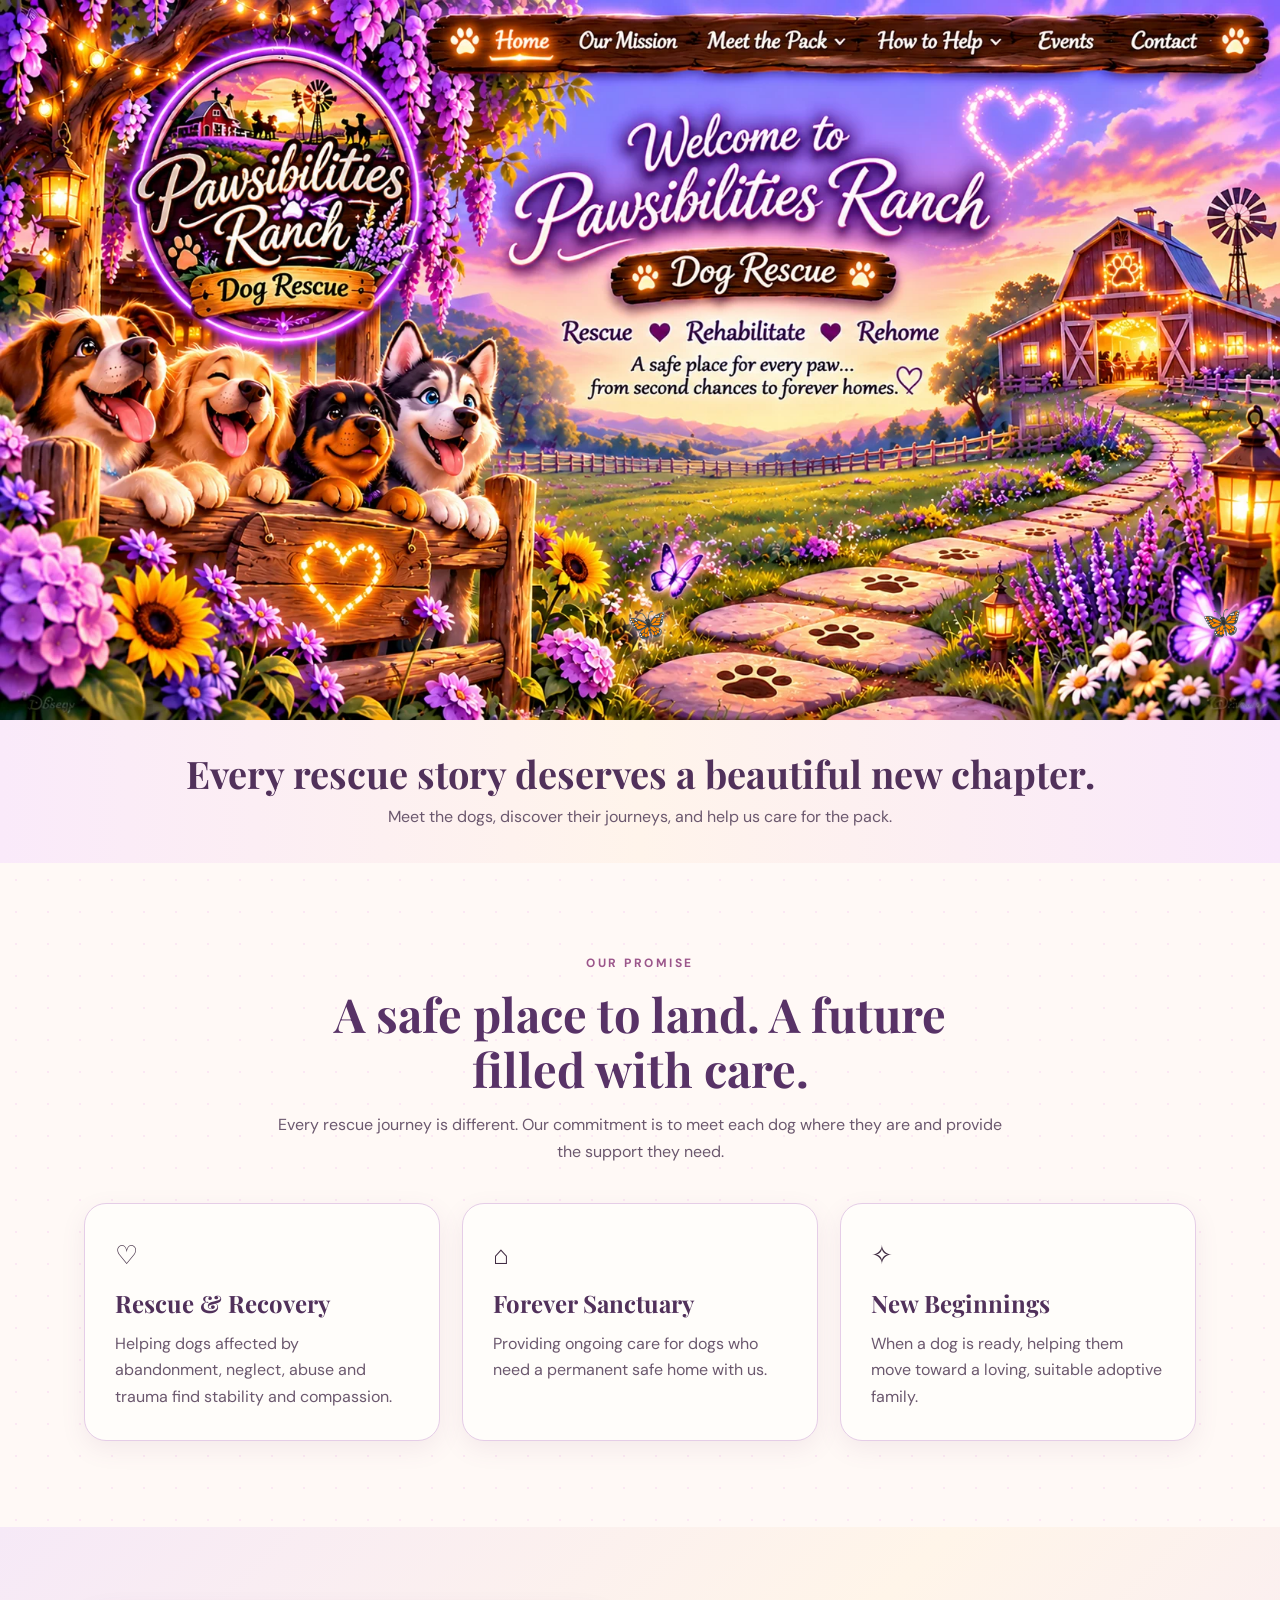
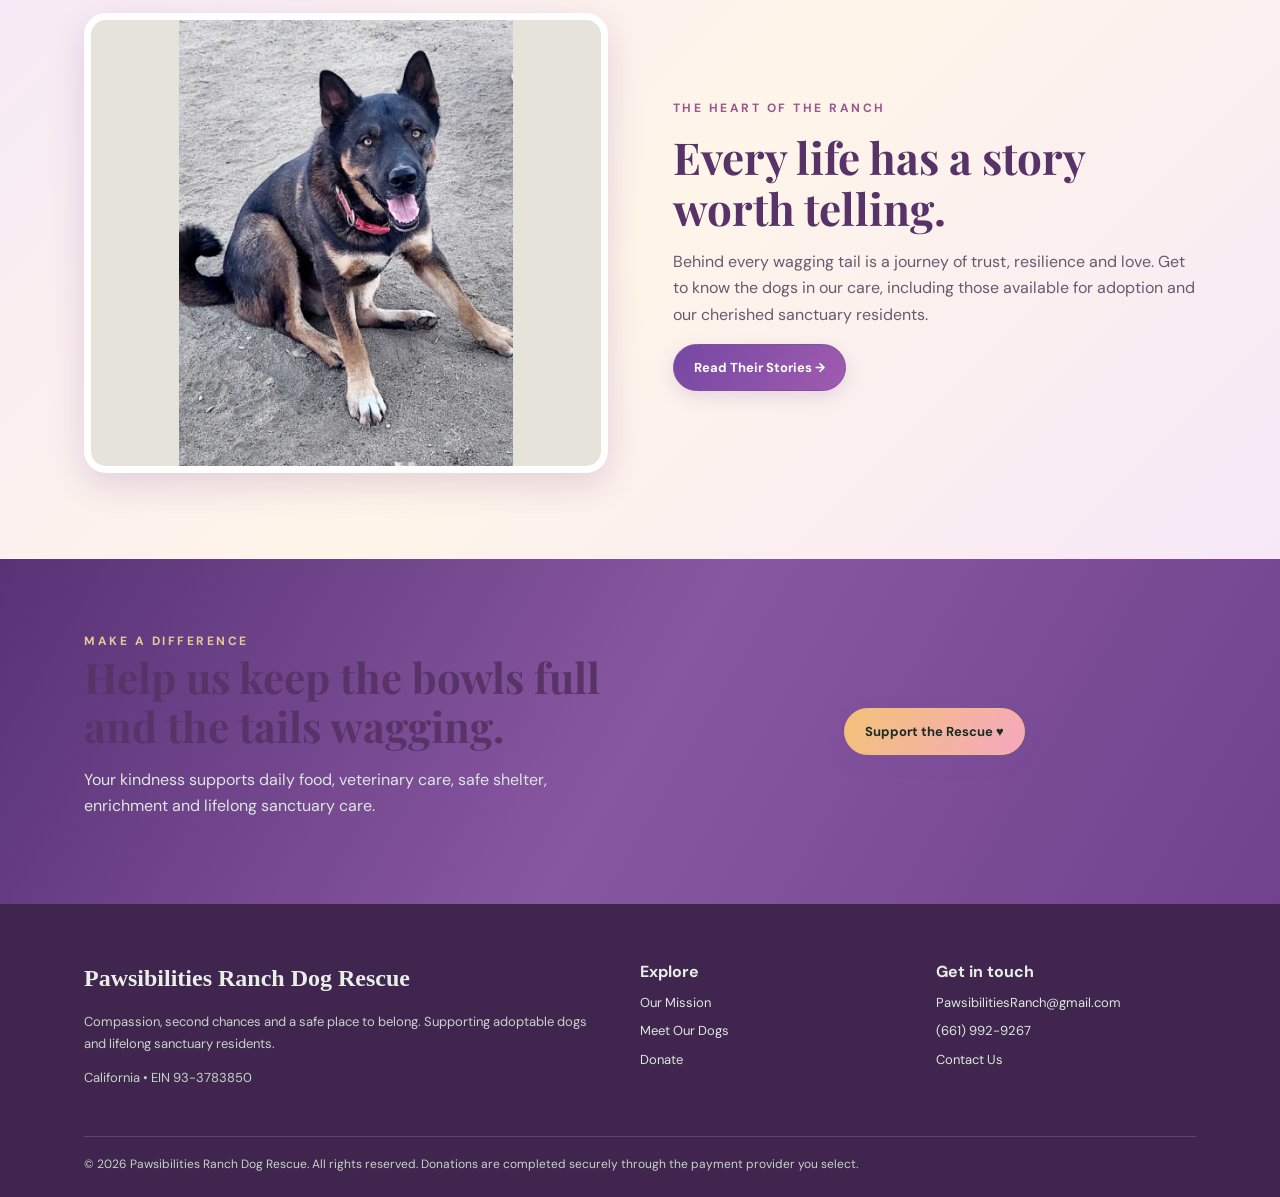
==== index.html @ be0eb977 "Add files via upload" ====
<!doctype html><html lang="en"><head><meta charset="utf-8"><meta name="viewport" content="width=device-width, initial-scale=1"><meta name="description" content="Pawsibilities Ranch Dog Rescue — compassionate care, adoption and lifelong sanctuary for dogs in need."><title>Home | Pawsibilities Ranch Dog Rescue</title><link rel="icon" href="enchanted-ranch-logo.png"><link rel="stylesheet" href="styles.css"><script defer src="script.js"></script></head><body class="home-page">
<div class="topline">501(c)(3) Nonprofit • EIN 93-3783850 • California</div><header class="nav"><div class="container nav-inner"><a href="index.html" class="brand"><img src="enchanted-ranch-logo.png" alt=""><span>Pawsibilities Ranch<small>DOG RESCUE</small></span></a><button class="mobile-toggle" id="menu" aria-label="Toggle navigation" aria-expanded="false">☰ Menu</button><nav class="links" id="links"><a href="index.html">Home</a><a href="about.html">Our Mission</a><a href="dogs.html">Meet Our Dogs</a><a href="contact.html">Contact</a><a class="button" href="donate.html">Make a Donation ♥</a></nav></div></header><main><div class="home-mobile-nav"><a href="index.html">Home</a><a href="about.html">Our Mission</a><a href="dogs.html">Meet the Pack</a><a href="donate.html">How to Help</a><a href="contact.html">Contact</a></div>
<section class="hero-scene" aria-label="Welcome to Pawsibilities Ranch Dog Rescue"><img class="hero-scene-img" src="enchanted-ranch-hero.webp" alt="Enchanted sunset ranch with happy dogs, a glowing barn, lavender flowers and a winding paw-print path">
<a class="scene-link home" href="index.html" aria-label="Home"></a><a class="scene-link mission" href="about.html" aria-label="Our Mission"></a><a class="scene-link pack" href="dogs.html" aria-label="Meet the Pack"></a><a class="scene-link help" href="donate.html" aria-label="How to Help"></a><a class="scene-link events" href="contact.html" aria-label="Ask about events"></a><a class="scene-link contact" href="contact.html" aria-label="Contact"></a>
<div class="paw-trail" aria-hidden="true"><span class="trail-paw" style="--i:0;left:61%;top:94%">🐾</span><span class="trail-paw" style="--i:1;left:67%;top:89%">🐾</span><span class="trail-paw" style="--i:2;left:73%;top:84%">🐾</span><span class="trail-paw" style="--i:3;left:78%;top:78%">🐾</span><span class="trail-paw" style="--i:4;left:83%;top:73%">🐾</span><span class="trail-paw" style="--i:5;left:87%;top:67%">🐾</span><span class="trail-paw" style="--i:6;left:90%;top:62%">🐾</span><span class="trail-paw" style="--i:7;left:91%;top:56%">🐾</span><span class="trail-paw" style="--i:8;left:91%;top:50%">🐾</span></div><span class="barn-shimmer" aria-hidden="true">✦</span><span class="scene-butterfly one" aria-hidden="true">🦋</span><span class="scene-butterfly two" aria-hidden="true">🦋</span></section>
<div class="welcome-under"><div class="container"><h2>Every rescue story deserves a beautiful new chapter.</h2><p>Meet the dogs, discover their journeys, and help us care for the pack.</p></div></div>
<section class="section"><div class="container"><div class="section-head"><span class="eyebrow">Our promise</span><h2>A safe place to land. A future filled with care.</h2><p>Every rescue journey is different. Our commitment is to meet each dog where they are and provide the support they need.</p></div><div class="cards3"><article class="value-card"><div class="symbol">♡</div><h3>Rescue & Recovery</h3><p>Helping dogs affected by abandonment, neglect, abuse and trauma find stability and compassion.</p></article><article class="value-card"><div class="symbol">⌂</div><h3>Forever Sanctuary</h3><p>Providing ongoing care for dogs who need a permanent safe home with us.</p></article><article class="value-card"><div class="symbol">✧</div><h3>New Beginnings</h3><p>When a dog is ready, helping them move toward a loving, suitable adoptive family.</p></article></div></div></section>
<section class="section tint"><div class="container split"><img class="photo-feature" src="bjorn.webp" alt="One of the dogs cared for at the ranch"><div><span class="eyebrow">The heart of the ranch</span><h2>Every life has a story worth telling.</h2><p>Behind every wagging tail is a journey of trust, resilience and love. Get to know the dogs in our care, including those available for adoption and our cherished sanctuary residents.</p><a class="button" href="dogs.html">Read Their Stories →</a></div></div></section>
<section class="banner"><div class="container split"><div><span class="eyebrow" style="color:#e8c995">Make a difference</span><h2>Help us keep the bowls full and the tails wagging.</h2><p>Your kindness supports daily food, veterinary care, safe shelter, enrichment and lifelong sanctuary care.</p></div><div style="text-align:center"><a class="button gold" href="donate.html">Support the Rescue ♥</a></div></div></section></main>
<footer class="footer"><div class="container"><div class="footer-grid"><div><strong style="font-family:Georgia,serif;font-size:24px">Pawsibilities Ranch Dog Rescue</strong><p>Compassion, second chances and a safe place to belong. Supporting adoptable dogs and lifelong sanctuary residents.</p><p>California • EIN 93-3783850</p></div><div><strong>Explore</strong><a href="about.html">Our Mission</a><a href="dogs.html">Meet Our Dogs</a><a href="donate.html">Donate</a></div><div><strong>Get in touch</strong><a href="mailto:PawsibilitiesRanch@gmail.com">PawsibilitiesRanch@gmail.com</a><a href="tel:+16619929267">(661) 992-9267</a><a href="contact.html">Contact Us</a></div></div><div class="footer-bottom">© 2026 Pawsibilities Ranch Dog Rescue. All rights reserved. Donations are completed securely through the payment provider you select.</div></div></footer></body></html>
---- styles.css ----
@import url('https://fonts.googleapis.com/css2?family=DM+Sans:wght@400;500;600;700&family=Playfair+Display:wght@500;600;700&display=swap');
:root{--ink:#20362f;--green:#315b4d;--leaf:#668776;--cream:#fbf9f4;--sand:#f1ede4;--gold:#c9a16c;--line:#dedfd6;--muted:#66746d}
*{box-sizing:border-box}html{scroll-behavior:smooth}body{margin:0;background:var(--cream);color:var(--ink);font-family:'DM Sans',Arial,sans-serif;line-height:1.65}a{color:inherit}img{max-width:100%}.container{max-width:1160px;margin:auto;padding:0 24px}.topline{background:var(--green);color:white;text-align:center;padding:7px 15px;font-size:12px;letter-spacing:.12em;text-transform:uppercase}.nav{background:#fffefb;border-bottom:1px solid var(--line);position:sticky;top:0;z-index:10}.nav-inner{display:flex;align-items:center;justify-content:space-between;gap:20px;min-height:84px}.brand{display:flex;align-items:center;gap:12px;text-decoration:none;font-family:'Playfair Display',Georgia,serif;font-size:23px;font-weight:700;line-height:1.15}.brand img{height:52px;width:52px;object-fit:contain}.brand small{display:block;font-family:'DM Sans',sans-serif;font-size:10px;letter-spacing:.19em;color:var(--muted);font-weight:700;margin-top:5px}.links{display:flex;align-items:center;gap:23px}.links a{text-decoration:none;font-size:13px;font-weight:700}.links a:hover{color:#b08247}.button{display:inline-flex;align-items:center;justify-content:center;gap:8px;background:var(--green);color:#fff!important;border:1px solid var(--green);padding:12px 20px;border-radius:5px;text-decoration:none;font-size:13px;font-weight:700;transition:.2s;cursor:pointer}.button:hover{background:#244438;transform:translateY(-2px)}.button.alt{background:transparent;color:var(--green)!important}.button.gold{background:var(--gold);border-color:var(--gold);color:#192c26!important}.mobile-toggle{display:none}.hero{padding:88px 0 92px;background:linear-gradient(110deg,#f3efe5 0%,#f9f7f0 55%,#e9eee6 100%)}.hero-grid{display:grid;grid-template-columns:1.05fr .95fr;align-items:center;gap:55px}.eyebrow{text-transform:uppercase;letter-spacing:.21em;font-weight:700;font-size:12px;color:#94734a}.hero h1,h1,h2,h3{font-family:'Playfair Display',Georgia,serif;line-height:1.16}.hero h1{font-size:clamp(44px,5.1vw,72px);margin:18px 0 23px;letter-spacing:-.025em}.hero p{font-size:17px;color:#59665f;max-width:580px}.hero-actions{display:flex;gap:12px;flex-wrap:wrap;margin-top:28px}.hero-photos{display:grid;grid-template-columns:1fr 1fr;gap:12px;position:relative}.hero-photos img{width:100%;height:350px;object-fit:contain;background:#e9e6dd;border-radius:110px 110px 10px 10px;box-shadow:0 15px 35px #20362f18}.hero-photos img:nth-child(2){margin-top:46px}.hero-photos:after{content:'LOVE • CARE • SECOND CHANCES';position:absolute;bottom:15px;left:50%;transform:translateX(-50%);background:white;padding:12px 16px;white-space:nowrap;font-size:10px;letter-spacing:.12em;font-weight:700;box-shadow:0 8px 25px #0002}.section{padding:86px 0}.section.tint{background:var(--sand)}.section-head{max-width:730px;margin:0 auto 38px;text-align:center}.section-head h2{font-size:clamp(34px,4vw,47px);margin:12px 0}.section-head p{color:var(--muted)}.cards3{display:grid;grid-template-columns:repeat(3,1fr);gap:22px}.value-card{padding:30px;border:1px solid var(--line);background:#fffdfa;border-radius:8px}.value-card .symbol{font-size:26px}.value-card h3{font-size:24px;margin:13px 0}.value-card p{color:var(--muted);margin:0}.split{display:grid;grid-template-columns:1fr 1fr;gap:65px;align-items:center}.split h2{font-size:44px;margin:10px 0}.split p{color:var(--muted)}.photo-feature{width:100%;max-height:460px;object-fit:contain;background:#e6e3da;border-radius:8px}.dog-grid{display:grid;grid-template-columns:repeat(3,minmax(0,1fr));gap:24px}.dog-card{border:1px solid var(--line);background:#fff;overflow:hidden;border-radius:9px;box-shadow:0 6px 22px #253c3210;transition:transform .2s,box-shadow .2s}.dog-card:hover{transform:translateY(-4px);box-shadow:0 13px 32px #253c3224}.dog-photo{height:255px;background:#e9e6df;display:flex;align-items:center;justify-content:center}.dog-photo img{width:100%;height:100%;object-fit:contain;object-position:center}.dog-body{padding:23px}.dog-body h3{font-size:27px;margin:0 0 10px}.pill{display:inline-block;font-size:11px;text-transform:uppercase;letter-spacing:.08em;font-weight:700;color:var(--green);background:#e9f0e9;padding:6px 10px;border-radius:30px}.pill.sanctuary{background:#f4e9dc;color:#8b633c}.dog-body p{color:var(--muted);font-size:14px}.story-button{background:none;border:0;color:var(--green);font-weight:800;padding:0;cursor:pointer;font-size:14px;text-decoration:underline;text-underline-offset:4px}.filterbar{display:flex;gap:14px;align-items:center;flex-wrap:wrap;margin:0 0 32px}.filterbar select,.filterbar input{border:1px solid #cbd2c9;border-radius:5px;padding:13px;background:#fff;font:inherit;min-width:200px}.filterbar input{flex:1}.banner{background:var(--green);color:white;padding:68px 0}.banner h2{font-size:42px;margin:0 0 14px}.banner p{color:#dce7df}.donate-grid{display:grid;grid-template-columns:repeat(3,1fr);gap:18px}.donate-card{background:#fff;border:1px solid var(--line);border-radius:8px;padding:28px}.donate-card h3{font-size:25px}.donate-card p{color:var(--muted)}.info-box{background:#f2f0e9;padding:24px;border-left:3px solid var(--gold);border-radius:4px}.page-hero{background:#f0efe8;padding:72px 0}.page-hero h1{font-size:clamp(38px,5vw,60px);margin:14px 0}.page-hero p{max-width:730px;color:var(--muted)}.contact-cards{display:grid;grid-template-columns:repeat(2,1fr);gap:20px}.contact-card{background:white;border:1px solid var(--line);padding:30px;border-radius:8px}.footer{background:#1d362d;color:#e9eee8;padding:55px 0 22px}.footer-grid{display:grid;grid-template-columns:2fr 1fr 1fr;gap:35px}.footer a{display:block;color:#dce8de;text-decoration:none;margin:7px 0;font-size:13px}.footer p{font-size:13px;color:#c5d3c9}.footer-bottom{border-top:1px solid #ffffff25;margin-top:35px;padding-top:18px;font-size:12px;color:#c5d3c9}.modal{position:fixed;inset:0;z-index:50;background:#10251ddc;display:none;align-items:center;justify-content:center;padding:20px}.modal.open{display:flex}.modal-panel{position:relative;background:var(--cream);border-radius:10px;width:min(790px,100%);max-height:90vh;overflow:auto;padding:34px}.modal-panel h2{font-size:38px;margin:0 0 12px}.modal-panel img{width:100%;max-height:320px;object-fit:contain;background:#e9e6df;border-radius:5px}.modal-story{white-space:pre-line;font-size:15px;line-height:1.8}.close{position:sticky;float:right;top:0;background:var(--green);color:white;border:0;border-radius:50%;width:35px;height:35px;cursor:pointer}.fine{font-size:12px;color:var(--muted)}.cta-center{text-align:center;margin-top:34px}
@media(max-width:850px){.mobile-toggle{display:block;background:none;border:1px solid var(--line);padding:9px;border-radius:5px}.links{display:none;position:absolute;top:100%;left:0;right:0;background:white;padding:20px;flex-direction:column;align-items:stretch;border-bottom:1px solid var(--line)}.links.open{display:flex}.hero-grid,.split{grid-template-columns:1fr}.hero{padding:60px 0}.hero-photos{max-width:560px}.dog-grid,.cards3,.donate-grid{grid-template-columns:repeat(2,minmax(0,1fr))}.footer-grid{grid-template-columns:1fr 1fr}}@media(max-width:570px){.brand{font-size:18px}.brand img{width:42px;height:42px}.container{padding:0 17px}.section{padding:58px 0}.hero-photos img{height:235px}.dog-grid,.cards3,.donate-grid,.contact-cards,.footer-grid{grid-template-columns:1fr}.filterbar select,.filterbar input{width:100%}.banner h2,.split h2{font-size:34px}.modal-panel{padding:20px}.dog-photo{height:290px}}

/* Enchanted Ranch identity */
:root{--ink:#412c43;--green:#66418b;--leaf:#9b6ac0;--cream:#fff9f6;--sand:#f5e9f5;--gold:#f3c277;--line:#e5cde7;--muted:#6b586e}
body{background:#fff9f6;background-image:radial-gradient(#f3c7ed55 1px,transparent 1px);background-size:32px 32px}
h1,h2,h3{color:#51315b}.topline{background:linear-gradient(90deg,#552c76,#9155a9,#6c418b);color:#fff}
.nav{background:#fff8f6ed;box-shadow:0 3px 22px #642d6c16}.brand img{border-radius:50%;height:60px;width:60px;filter:drop-shadow(0 0 6px #a459e8)}
.button{background:linear-gradient(120deg,#7548a2,#a05bb0);border-color:#8051a1;border-radius:40px;box-shadow:0 6px 17px #784ca52b}
.button:hover{background:linear-gradient(120deg,#623887,#864799);box-shadow:0 8px 25px #784ca55a}
.button.alt{color:#71408c!important;background:#fff7ffcf}.button.gold{background:linear-gradient(120deg,#f3c277,#f5a8bf);border-color:#f3c277}
.section.tint,.page-hero{background:linear-gradient(135deg,#f6e9f7,#fff5e9,#f6e8f8)}
.section-head h2,.split h2{color:#583367}.eyebrow{color:#9b568b}
.value-card,.donate-card,.contact-card{border-radius:22px;box-shadow:0 8px 24px #8a528318}.value-card:hover,.donate-card:hover{transform:translateY(-5px);transition:.25s}
.dog-card{border-radius:22px;border:2px solid #e8c9e9;box-shadow:0 0 18px #bc7abf26;animation:gentleglow 5s ease-in-out infinite}.dog-card:nth-child(3n+2){animation-delay:1.5s}.dog-card:nth-child(3n+3){animation-delay:3s}
@keyframes gentleglow{50%{box-shadow:0 0 24px #b770e15c,0 8px 25px #c28db33b;border-color:#d89ae2}}
.dog-photo{background:linear-gradient(130deg,#f9eefa,#f5e9db)}.pill{background:#eee0f5;color:#72428d}.pill.sanctuary{background:#fff0d8;color:#95633c}
.story-button{color:#864c9a}.banner{background:linear-gradient(120deg,#583276,#8857a1,#70428d)}.footer{background:#40264e}
.photo-feature{border:7px solid #fff;box-shadow:0 12px 34px #70428d30;border-radius:22px}
.page-hero{position:relative;overflow:hidden}.page-hero:after{content:'✦  ✧  ✦';position:absolute;right:8%;top:28%;color:#c68ac8;font-size:42px;opacity:.45;pointer-events:none}
.magic-divider{text-align:center;font-size:24px;letter-spacing:15px;color:#a76caa;margin:0}
.hero-scene{position:relative;width:100%;overflow:hidden;background:#70448e;isolation:isolate}
.hero-scene-img{width:100%;display:block;height:auto}
.scene-link{position:absolute;top:1.5%;height:7.5%;z-index:3;border-radius:15px;cursor:pointer}
.scene-link:focus-visible{outline:3px solid #fff;outline-offset:1px;background:#ffffff35}
.scene-link:hover{background:#ffffff16}
.scene-link.home{left:36%;width:9%}.scene-link.mission{left:45%;width:13%}.scene-link.pack{left:58%;width:13%}.scene-link.help{left:71%;width:13%}.scene-link.events{left:84%;width:8%}.scene-link.contact{left:92%;width:7%}
.paw-trail{position:absolute;inset:0;pointer-events:none;overflow:hidden}
.trail-paw{position:absolute;width:3.2%;aspect-ratio:1;transform:translate(-50%,-50%) rotate(-12deg);font-size:clamp(12px,2.2vw,33px);display:grid;place-items:center;opacity:0;color:#fff0b4;text-shadow:0 0 8px #fff,0 0 17px #ffca6e,0 0 28px #f3a7e5;animation:trailpulse 12s ease-in-out infinite;animation-delay:calc(var(--i) * .65s)}
@keyframes trailpulse{0%,5%,19%,100%{opacity:0;filter:blur(2px);scale:.8}8%,13%{opacity:1;filter:blur(0);scale:1.15}}
.barn-shimmer{position:absolute;left:89.5%;top:39%;font-size:clamp(14px,2vw,31px);color:#fff1b0;text-shadow:0 0 18px #ffef9b;opacity:0;animation:barnblink 12s ease-in-out infinite}
@keyframes barnblink{0%,70%,88%,100%{opacity:0}77%,83%{opacity:1}}
.scene-butterfly{position:absolute;font-size:clamp(15px,2.5vw,35px);filter:drop-shadow(0 0 7px #eac6ff);animation:butterfloat 8s ease-in-out infinite;pointer-events:none}
.scene-butterfly.one{left:49%;top:83%}.scene-butterfly.two{right:3%;bottom:10%;animation-delay:2s}
@keyframes butterfloat{50%{transform:translate(18px,-17px) rotate(12deg)}}
.welcome-under{padding:32px 0;text-align:center;background:linear-gradient(90deg,#faeafa,#fff4eb,#f9e8fb)}
.welcome-under h2{font-size:clamp(25px,3vw,38px);margin:0 0 8px}.welcome-under p{margin:0;color:#6b586e}
.home-mobile-nav{display:none}.scene-logo-mobile{display:none}
@media(max-width:850px){.hero-scene{min-height:400px}.hero-scene-img{height:420px;object-fit:cover;object-position:45% center}.scene-link{display:none}.home-mobile-nav{display:flex;flex-wrap:wrap;gap:8px;justify-content:center;padding:12px;background:#4b2b5d}.home-mobile-nav a{color:white;text-decoration:none;font-weight:700;font-size:12px;padding:7px 10px;border:1px solid #d7b1df;border-radius:20px}.trail-paw,.barn-shimmer{display:none}}
@media(prefers-reduced-motion:reduce){.trail-paw,.barn-shimmer,.scene-butterfly,.dog-card{animation:none!important}.trail-paw{opacity:0}}

@media(min-width:851px){.home-page .nav,.home-page .topline{display:none}}
@media(max-width:850px){.home-page .topline{display:none}.home-page .nav{display:block}}
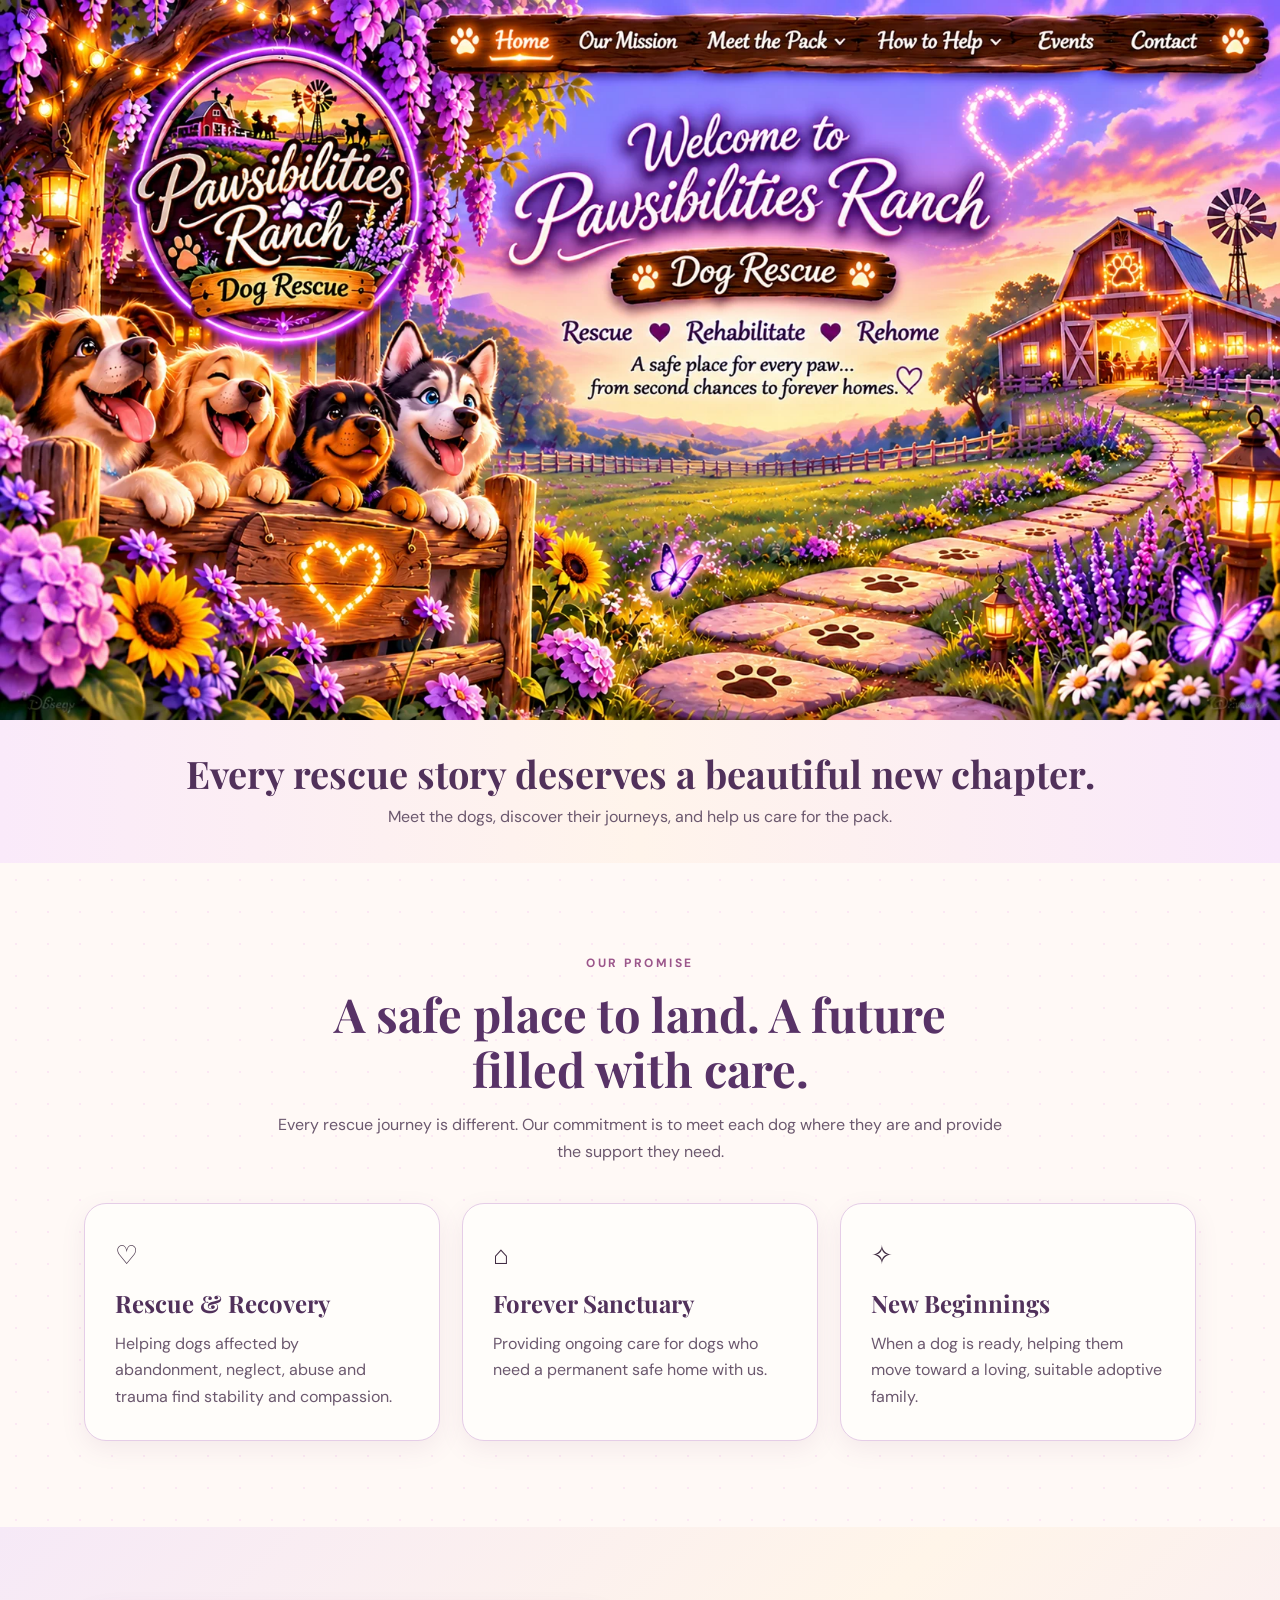
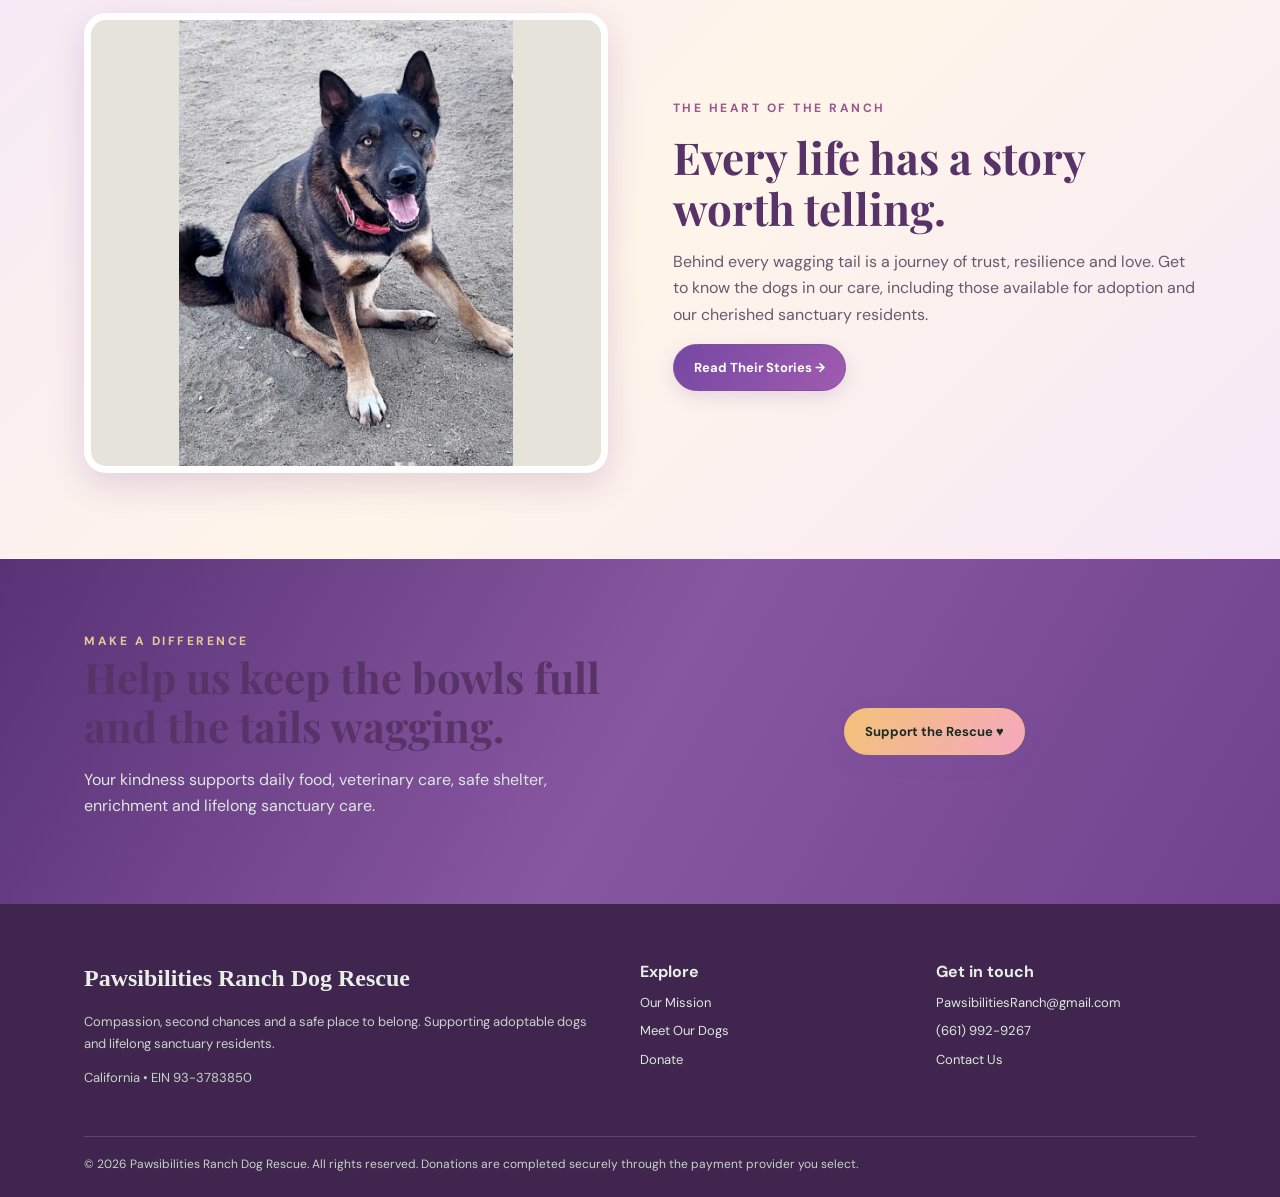
==== commit 3e066ce8: "Add files via upload" ====
--- a/index.html
+++ b/index.html
@@ -1,8 +1,7 @@
 <!doctype html><html lang="en"><head><meta charset="utf-8"><meta name="viewport" content="width=device-width, initial-scale=1"><meta name="description" content="Pawsibilities Ranch Dog Rescue — compassionate care, adoption and lifelong sanctuary for dogs in need."><title>Home | Pawsibilities Ranch Dog Rescue</title><link rel="icon" href="enchanted-ranch-logo.png"><link rel="stylesheet" href="styles.css"><script defer src="script.js"></script></head><body class="home-page">
-<div class="topline">501(c)(3) Nonprofit • EIN 93-3783850 • California</div><header class="nav"><div class="container nav-inner"><a href="index.html" class="brand"><img src="enchanted-ranch-logo.png" alt=""><span>Pawsibilities Ranch<small>DOG RESCUE</small></span></a><button class="mobile-toggle" id="menu" aria-label="Toggle navigation" aria-expanded="false">☰ Menu</button><nav class="links" id="links"><a href="index.html">Home</a><a href="about.html">Our Mission</a><a href="dogs.html">Meet Our Dogs</a><a href="contact.html">Contact</a><a class="button" href="donate.html">Make a Donation ♥</a></nav></div></header><main><div class="home-mobile-nav"><a href="index.html">Home</a><a href="about.html">Our Mission</a><a href="dogs.html">Meet the Pack</a><a href="donate.html">How to Help</a><a href="contact.html">Contact</a></div>
-<section class="hero-scene" aria-label="Welcome to Pawsibilities Ranch Dog Rescue"><img class="hero-scene-img" src="enchanted-ranch-hero.webp" alt="Enchanted sunset ranch with happy dogs, a glowing barn, lavender flowers and a winding paw-print path">
+<div class="topline">501(c)(3) Nonprofit • EIN 93-3783850 • California</div><header class="nav"><div class="container nav-inner"><a href="index.html" class="brand"><img src="enchanted-ranch-logo.png" alt=""><span>Pawsibilities Ranch<small>DOG RESCUE</small></span></a><button class="mobile-toggle" id="menu" aria-label="Toggle navigation" aria-expanded="false">☰ Menu</button><nav class="links" id="links"><a href="index.html">Home</a><a href="about.html">Our Mission</a><a href="dogs.html">Meet Our Dogs</a><a href="contact.html">Contact</a><a class="button" href="donate.html">Make a Donation ♥</a></nav></div></header><main><section class="hero-scene" aria-label="Welcome to Pawsibilities Ranch Dog Rescue"><img class="hero-scene-img" src="enchanted-ranch-hero.webp" alt="Enchanted sunset ranch with happy dogs, a glowing barn, lavender flowers and a winding paw-print path">
 <a class="scene-link home" href="index.html" aria-label="Home"></a><a class="scene-link mission" href="about.html" aria-label="Our Mission"></a><a class="scene-link pack" href="dogs.html" aria-label="Meet the Pack"></a><a class="scene-link help" href="donate.html" aria-label="How to Help"></a><a class="scene-link events" href="contact.html" aria-label="Ask about events"></a><a class="scene-link contact" href="contact.html" aria-label="Contact"></a>
-<div class="paw-trail" aria-hidden="true"><span class="trail-paw" style="--i:0;left:61%;top:94%">🐾</span><span class="trail-paw" style="--i:1;left:67%;top:89%">🐾</span><span class="trail-paw" style="--i:2;left:73%;top:84%">🐾</span><span class="trail-paw" style="--i:3;left:78%;top:78%">🐾</span><span class="trail-paw" style="--i:4;left:83%;top:73%">🐾</span><span class="trail-paw" style="--i:5;left:87%;top:67%">🐾</span><span class="trail-paw" style="--i:6;left:90%;top:62%">🐾</span><span class="trail-paw" style="--i:7;left:91%;top:56%">🐾</span><span class="trail-paw" style="--i:8;left:91%;top:50%">🐾</span></div><span class="barn-shimmer" aria-hidden="true">✦</span><span class="scene-butterfly one" aria-hidden="true">🦋</span><span class="scene-butterfly two" aria-hidden="true">🦋</span></section>
+</section>
 <div class="welcome-under"><div class="container"><h2>Every rescue story deserves a beautiful new chapter.</h2><p>Meet the dogs, discover their journeys, and help us care for the pack.</p></div></div>
 <section class="section"><div class="container"><div class="section-head"><span class="eyebrow">Our promise</span><h2>A safe place to land. A future filled with care.</h2><p>Every rescue journey is different. Our commitment is to meet each dog where they are and provide the support they need.</p></div><div class="cards3"><article class="value-card"><div class="symbol">♡</div><h3>Rescue & Recovery</h3><p>Helping dogs affected by abandonment, neglect, abuse and trauma find stability and compassion.</p></article><article class="value-card"><div class="symbol">⌂</div><h3>Forever Sanctuary</h3><p>Providing ongoing care for dogs who need a permanent safe home with us.</p></article><article class="value-card"><div class="symbol">✧</div><h3>New Beginnings</h3><p>When a dog is ready, helping them move toward a loving, suitable adoptive family.</p></article></div></div></section>
 <section class="section tint"><div class="container split"><img class="photo-feature" src="bjorn.webp" alt="One of the dogs cared for at the ranch"><div><span class="eyebrow">The heart of the ranch</span><h2>Every life has a story worth telling.</h2><p>Behind every wagging tail is a journey of trust, resilience and love. Get to know the dogs in our care, including those available for adoption and our cherished sanctuary residents.</p><a class="button" href="dogs.html">Read Their Stories →</a></div></div></section>
--- a/styles.css
+++ b/styles.css
@@ -44,3 +44,38 @@
 
 @media(min-width:851px){.home-page .nav,.home-page .topline{display:none}}
 @media(max-width:850px){.home-page .topline{display:none}.home-page .nav{display:block}}
+
+/* Revision: full-width, uncropped illustrated homepage at every screen size */
+.hero-scene{min-height:0!important;overflow:visible}
+.hero-scene-img{display:block!important;width:100%!important;height:auto!important;min-height:0!important;object-fit:contain!important;object-position:center!important}
+.scene-link{display:block!important;position:absolute!important;top:1.5%;height:7.5%;min-height:0!important;z-index:4;touch-action:manipulation}
+.home-mobile-nav,.paw-trail,.trail-paw,.barn-shimmer,.scene-butterfly{display:none!important}
+.home-page .nav,.home-page .topline{display:none!important}
+@media(max-width:850px){
+  .hero-scene{min-height:0!important}
+  .hero-scene-img{height:auto!important;object-fit:contain!important}
+  .scene-link{display:block!important;top:1.5%;height:8%!important}
+}
+/* Enchanted interiors: warm dusk sky, wisteria, illustrated barn-country mood */
+body:not(.home-page){background:linear-gradient(165deg,#2e173f 0%,#6d3f87 26%,#e5a3b8 56%,#ffe6b2 78%,#fff0dc 100%) fixed;color:#402444}
+body:not(.home-page) .nav{background:linear-gradient(90deg,#422349f5,#6c3a6bf5,#49264ef5);border-bottom:3px solid #d3a86b;box-shadow:0 7px 30px #1e102c70}
+body:not(.home-page) .brand,body:not(.home-page) .links a:not(.button){color:#fff7e8}
+body:not(.home-page) .brand small{color:#eed2e6}
+body:not(.home-page) .links a:hover{color:#ffdc96}
+body:not(.home-page) .topline{background:#2c183b}
+body:not(.home-page) .page-hero{background:radial-gradient(ellipse at 10% 0%,#f1b8f37a,transparent 38%),radial-gradient(ellipse at 85% 100%,#f9ba8270,transparent 45%),linear-gradient(120deg,#4e2669,#88549b 45%,#d98ea3 80%,#f8bf94);color:#fff;min-height:290px;display:flex;align-items:center;border-bottom:5px solid #d9aa76;position:relative;isolation:isolate}
+body:not(.home-page) .page-hero:before{content:"✦     ❀        ✦      ❀       ✦";position:absolute;inset:auto 0 12px;text-align:center;font-size:24px;color:#ffe3ac99;letter-spacing:1.5vw;pointer-events:none}
+body:not(.home-page) .page-hero h1{color:#fff8f0;text-shadow:0 3px 18px #351744a8}
+body:not(.home-page) .page-hero p{color:#fff4ee;font-size:18px;text-shadow:0 2px 9px #31133d77}
+body:not(.home-page) .page-hero .eyebrow{color:#ffdc9b}
+body:not(.home-page) .section{background:linear-gradient(135deg,#fff0f4e8,#fff7e9f2,#f5e3f5e8);border-top:1px solid #fff9}
+body:not(.home-page) .section.tint{background:linear-gradient(135deg,#e7cce8f2,#f8e3d6f2,#f3d6e8f2)}
+body:not(.home-page) .section .container{position:relative}
+body:not(.home-page) .section h2{color:#6a3672}
+body:not(.home-page) .value-card,body:not(.home-page) .donate-card,body:not(.home-page) .contact-card{background:linear-gradient(150deg,#fffdf7,#f9edf6);border:2px solid #dcb9d9;box-shadow:0 10px 26px #713d7433}
+body:not(.home-page) .dog-card{background:linear-gradient(145deg,#fffefa,#fff1f6);border:2px solid #dba4d7;box-shadow:0 10px 25px #66347130}
+body:not(.home-page) .dog-photo{background:linear-gradient(135deg,#f5dce8,#f7e6d5)}
+body:not(.home-page) .footer{background:linear-gradient(120deg,#351b46,#5a2d5c);border-top:5px solid #d9a66b}
+body:not(.home-page) .info-box{background:#fff2f0;border-left:4px solid #c68dc6;box-shadow:0 7px 25px #8d538d29}
+body:not(.home-page) .filterbar select,body:not(.home-page) .filterbar input{background:#fff9f6;border:2px solid #d3a6cf}
+@media(max-width:850px){body:not(.home-page) .links{background:#4b2955}body:not(.home-page) .page-hero{min-height:230px}}
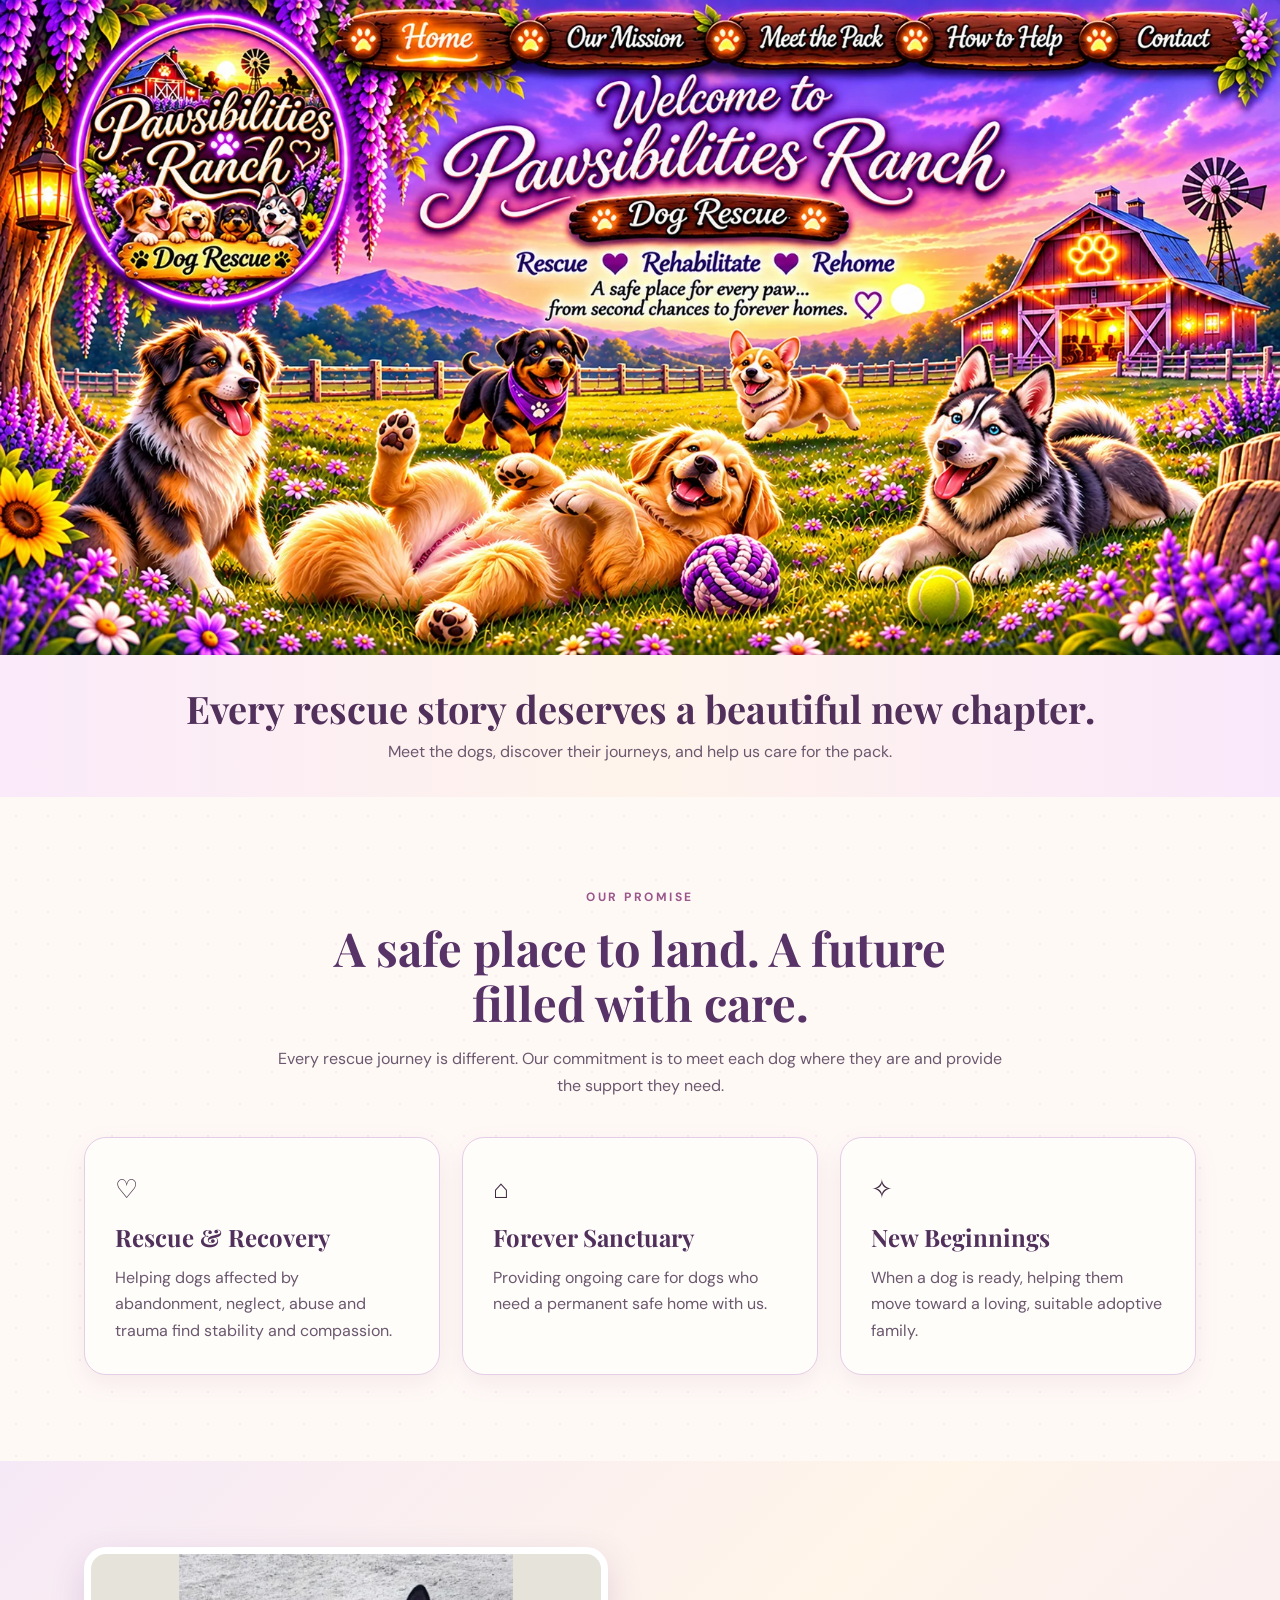
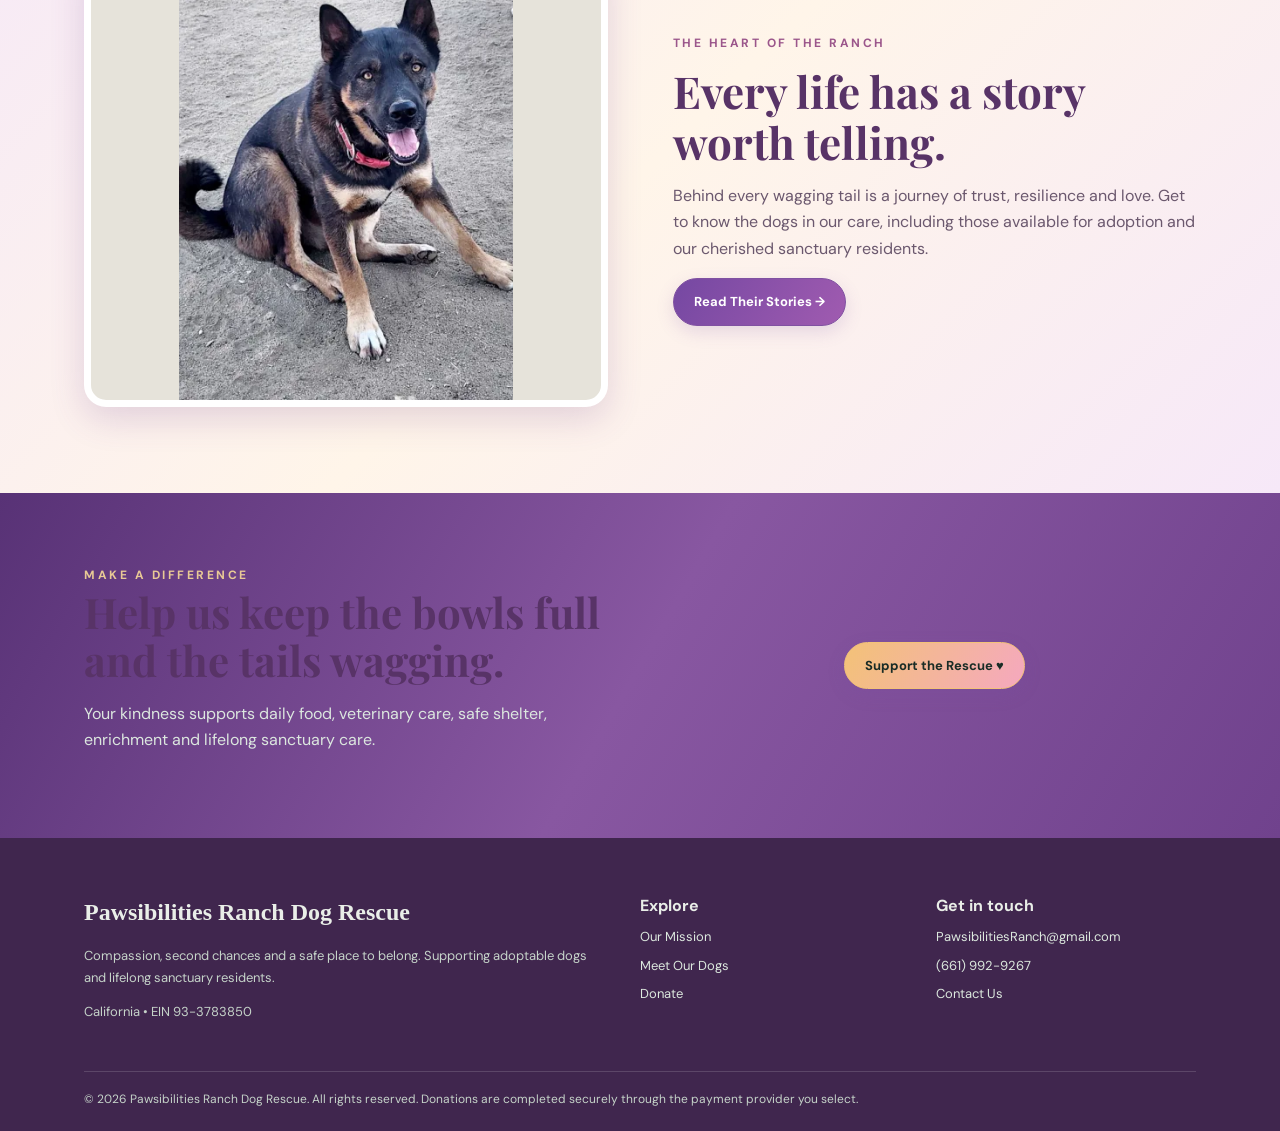
==== commit e4df9e46: "Add files via upload" ====
--- a/index.html
+++ b/index.html
@@ -1,6 +1,6 @@
 <!doctype html><html lang="en"><head><meta charset="utf-8"><meta name="viewport" content="width=device-width, initial-scale=1"><meta name="description" content="Pawsibilities Ranch Dog Rescue — compassionate care, adoption and lifelong sanctuary for dogs in need."><title>Home | Pawsibilities Ranch Dog Rescue</title><link rel="icon" href="enchanted-ranch-logo.png"><link rel="stylesheet" href="styles.css"><script defer src="script.js"></script></head><body class="home-page">
-<div class="topline">501(c)(3) Nonprofit • EIN 93-3783850 • California</div><header class="nav"><div class="container nav-inner"><a href="index.html" class="brand"><img src="enchanted-ranch-logo.png" alt=""><span>Pawsibilities Ranch<small>DOG RESCUE</small></span></a><button class="mobile-toggle" id="menu" aria-label="Toggle navigation" aria-expanded="false">☰ Menu</button><nav class="links" id="links"><a href="index.html">Home</a><a href="about.html">Our Mission</a><a href="dogs.html">Meet Our Dogs</a><a href="contact.html">Contact</a><a class="button" href="donate.html">Make a Donation ♥</a></nav></div></header><main><section class="hero-scene" aria-label="Welcome to Pawsibilities Ranch Dog Rescue"><img class="hero-scene-img" src="enchanted-ranch-hero.webp" alt="Enchanted sunset ranch with happy dogs, a glowing barn, lavender flowers and a winding paw-print path">
-<a class="scene-link home" href="index.html" aria-label="Home"></a><a class="scene-link mission" href="about.html" aria-label="Our Mission"></a><a class="scene-link pack" href="dogs.html" aria-label="Meet the Pack"></a><a class="scene-link help" href="donate.html" aria-label="How to Help"></a><a class="scene-link events" href="contact.html" aria-label="Ask about events"></a><a class="scene-link contact" href="contact.html" aria-label="Contact"></a>
+<div class="topline">501(c)(3) Nonprofit • EIN 93-3783850 • California</div><header class="nav"><div class="container nav-inner"><a href="index.html" class="brand"><img src="enchanted-ranch-logo.png" alt=""><span>Pawsibilities Ranch<small>DOG RESCUE</small></span></a><button class="mobile-toggle" id="menu" aria-label="Toggle navigation" aria-expanded="false">☰ Menu</button><nav class="links" id="links"><a href="index.html">Home</a><a href="about.html">Our Mission</a><a href="dogs.html">Meet Our Dogs</a><a href="contact.html">Contact</a><a class="button" href="donate.html">Make a Donation ♥</a></nav></div></header><main><section class="hero-scene" aria-label="Welcome to Pawsibilities Ranch Dog Rescue"><img class="hero-scene-img" src="enchanted-ranch-hero.webp" alt="Pawsibilities Ranch Dog Rescue: a magical ranch sunset with dogs playing and navigation signs">
+<a class="scene-link home" href="index.html" aria-label="Home"></a><a class="scene-link mission" href="about.html" aria-label="Our Mission"></a><a class="scene-link pack" href="dogs.html" aria-label="Meet the Pack"></a><a class="scene-link help" href="donate.html" aria-label="How to Help"></a><a class="scene-link contact" href="contact.html" aria-label="Contact"></a>
 </section>
 <div class="welcome-under"><div class="container"><h2>Every rescue story deserves a beautiful new chapter.</h2><p>Meet the dogs, discover their journeys, and help us care for the pack.</p></div></div>
 <section class="section"><div class="container"><div class="section-head"><span class="eyebrow">Our promise</span><h2>A safe place to land. A future filled with care.</h2><p>Every rescue journey is different. Our commitment is to meet each dog where they are and provide the support they need.</p></div><div class="cards3"><article class="value-card"><div class="symbol">♡</div><h3>Rescue & Recovery</h3><p>Helping dogs affected by abandonment, neglect, abuse and trauma find stability and compassion.</p></article><article class="value-card"><div class="symbol">⌂</div><h3>Forever Sanctuary</h3><p>Providing ongoing care for dogs who need a permanent safe home with us.</p></article><article class="value-card"><div class="symbol">✧</div><h3>New Beginnings</h3><p>When a dog is ready, helping them move toward a loving, suitable adoptive family.</p></article></div></div></section>
--- a/styles.css
+++ b/styles.css
@@ -79,3 +79,69 @@
 body:not(.home-page) .info-box{background:#fff2f0;border-left:4px solid #c68dc6;box-shadow:0 7px 25px #8d538d29}
 body:not(.home-page) .filterbar select,body:not(.home-page) .filterbar input{background:#fff9f6;border:2px solid #d3a6cf}
 @media(max-width:850px){body:not(.home-page) .links{background:#4b2955}body:not(.home-page) .page-hero{min-height:230px}}
+
+/* Dedicated desktop and mobile compositions: real wood-style mobile links */
+.hero-picture{display:block;width:100%}.ranch-mobile-signs{display:none}
+@media(max-width:850px){
+ .home-page .nav,.home-page .topline{display:none!important}
+ .ranch-mobile-signs{display:flex!important;gap:8px;overflow-x:auto;scroll-snap-type:x proximity;align-items:center;padding:12px 12px 14px;background:linear-gradient(#3c1e31,#74442e 45%,#3b221c);border-bottom:3px solid #e6b06b;scrollbar-width:thin}
+ .ranch-mobile-signs a{flex:0 0 auto;display:inline-flex;align-items:center;justify-content:center;min-height:45px;padding:9px 15px;color:#fff1d9;text-decoration:none;font-size:14px;font-weight:800;text-shadow:0 2px 2px #251312;border:2px solid #bc8550;border-radius:8px;background:linear-gradient(#a66c3e,#794522 52%,#5d341e);box-shadow:inset 0 2px 2px #e6b58080,0 4px 7px #2d172d77;scroll-snap-align:start}
+ .ranch-mobile-signs a:focus-visible{outline:3px solid #f9d583;outline-offset:2px}
+ .hero-scene,.hero-picture{width:100%;min-height:0!important;overflow:hidden!important}
+ .hero-scene-img{display:block!important;width:100%!important;height:auto!important;min-height:0!important;max-width:100%!important;object-fit:contain!important;object-position:center!important}
+ .scene-link{display:none!important} /* desktop painted sign hotspots are replaced by real mobile buttons */
+ .welcome-under{padding:30px 0}
+}
+/* True illustrated, richly colored page headers. No symbols over heading text. */
+body:not(.home-page) .page-hero{background:linear-gradient(90deg,#30153b66,#5a286a40),url('enchanted-ranch-hero.webp') center 52%/cover no-repeat!important;min-height:340px!important;padding:65px 0!important;border-bottom:6px solid #d9a66b!important;isolation:isolate}
+body:not(.home-page) .page-hero:before,body:not(.home-page) .page-hero:after{content:none!important;display:none!important}
+body:not(.home-page) .page-hero .container{background:linear-gradient(100deg,#361a4bde,#4d2b64ba,#4b2a537a);padding:24px 28px;border-radius:18px;max-width:1120px;box-shadow:0 10px 30px #1b0a2a55}
+body:not(.home-page) .page-hero h1{color:#fff6e8!important;text-shadow:0 2px 12px #160b23!important;position:relative;z-index:1}
+body:not(.home-page) .page-hero p{color:#fff4e8!important;text-shadow:0 1px 8px #1c0c26!important}
+body:not(.home-page) .page-hero .eyebrow{color:#ffdda2!important}
+body:not(.home-page) .section{background:linear-gradient(120deg,#f8eaf8,#fff5e7,#f5e3f3)!important}
+body:not(.home-page) .section.tint{background:linear-gradient(120deg,#ebd2ed,#f9e3d4,#f1d8ec)!important}
+body:not(.home-page) .dog-card{animation:none!important;box-shadow:0 8px 25px #733e7936!important}
+body:not(.home-page) .dog-card:hover{box-shadow:0 12px 30px #733e7966!important}
+@media(max-width:850px){body:not(.home-page) .page-hero{min-height:310px!important;padding:48px 0!important;background-position:56% 45%!important}body:not(.home-page) .page-hero .container{width:calc(100% - 28px);padding:25px 20px!important}body:not(.home-page) .page-hero h1{font-size:clamp(35px,8vw,54px)!important}body:not(.home-page) .page-hero p{font-size:16px!important}}
+
+/* November refresh: approved standalone logo and new illustrations */
+body:not(.home-page) .page-hero{
+ background:linear-gradient(90deg,rgba(34,14,45,.75),rgba(62,27,70,.4) 62%,rgba(51,19,61,.18)),url('ranch-field-header.webp') center 51%/cover no-repeat!important;
+ min-height:260px!important;padding:38px 0!important
+}
+body:not(.home-page) .page-hero .container{max-width:950px;padding:18px 24px!important;background:linear-gradient(100deg,#30133ebd,#4b215d9e);border:1px solid #ffdaaa65}
+body:not(.home-page) .page-hero h1{font-size:clamp(34px,4vw,54px)!important;margin:6px 0 10px}
+body:not(.home-page) .page-hero p{font-size:clamp(14px,1.3vw,17px)!important;line-height:1.5}
+/* Painted sign hotspots match the five approved labels, with no Events link. */
+.scene-link.home{left:26%;width:13%}.scene-link.mission{left:40%;width:14%}.scene-link.pack{left:54%;width:16%}.scene-link.help{left:70%;width:15%}.scene-link.contact{left:85%;width:14%}
+.scene-link{top:0!important;height:12%!important;display:block!important;border-radius:7px;touch-action:manipulation}
+/* Compact home hero, reveal next section immediately on mobile. */
+@media(max-width:850px){
+ .home-page .nav{display:block!important;background:#472253eF;position:relative;top:auto}
+ .home-page .topline{display:none!important}
+ .home-page .nav-inner{min-height:54px!important;padding:5px 12px!important}
+ .home-page .brand{font-size:15px!important;color:#fff9ee!important;gap:8px}
+ .home-page .brand small{font-size:8px;color:#f6d4f4!important;margin-top:2px}
+ .home-page .brand img{height:38px!important;width:38px!important}
+ .home-page .mobile-toggle{display:block!important;font-size:12px;color:white;background:#87509a;border:1px solid #d5a8e1;padding:6px 9px}
+ .home-page .links{background:#472253!important;z-index:20}
+ .home-page .links a{color:#fff!important}
+ .home-page .hero-scene{min-height:0!important;height:auto!important}
+ .home-page .hero-scene-img{width:100%!important;height:auto!important;object-fit:contain!important;display:block!important}
+ .home-page .scene-link{display:block!important;top:0!important;height:16%!important;z-index:5}
+ .ranch-mobile-signs,.home-mobile-nav{display:none!important}
+ .welcome-under{padding:18px 0!important}
+ .welcome-under h2{font-size:clamp(20px,5.6vw,27px)!important}
+ .welcome-under p{font-size:13px!important;line-height:1.45}
+ body:not(.home-page) .nav-inner{min-height:60px!important}
+ body:not(.home-page) .brand img{width:43px!important;height:43px!important}
+ body:not(.home-page) .brand{font-size:16px!important}
+ body:not(.home-page) .mobile-toggle{color:#fff!important;background:#70417f!important}
+ body:not(.home-page) .page-hero{min-height:0!important;padding:20px 0!important;background-position:center 48%!important}
+ body:not(.home-page) .page-hero .container{width:calc(100% - 26px)!important;padding:14px 17px!important;border-radius:12px}
+ body:not(.home-page) .page-hero h1{font-size:clamp(30px,8vw,42px)!important;margin:4px 0 7px}
+ body:not(.home-page) .page-hero p{font-size:13px!important;line-height:1.42!important;margin:5px 0}
+ body:not(.home-page) .page-hero .eyebrow{font-size:10px!important}
+}
+@media(max-width:430px){.home-page .scene-link{height:18%!important}.home-page .nav-inner{min-height:50px!important}.home-page .brand img{height:34px!important;width:34px!important}}
